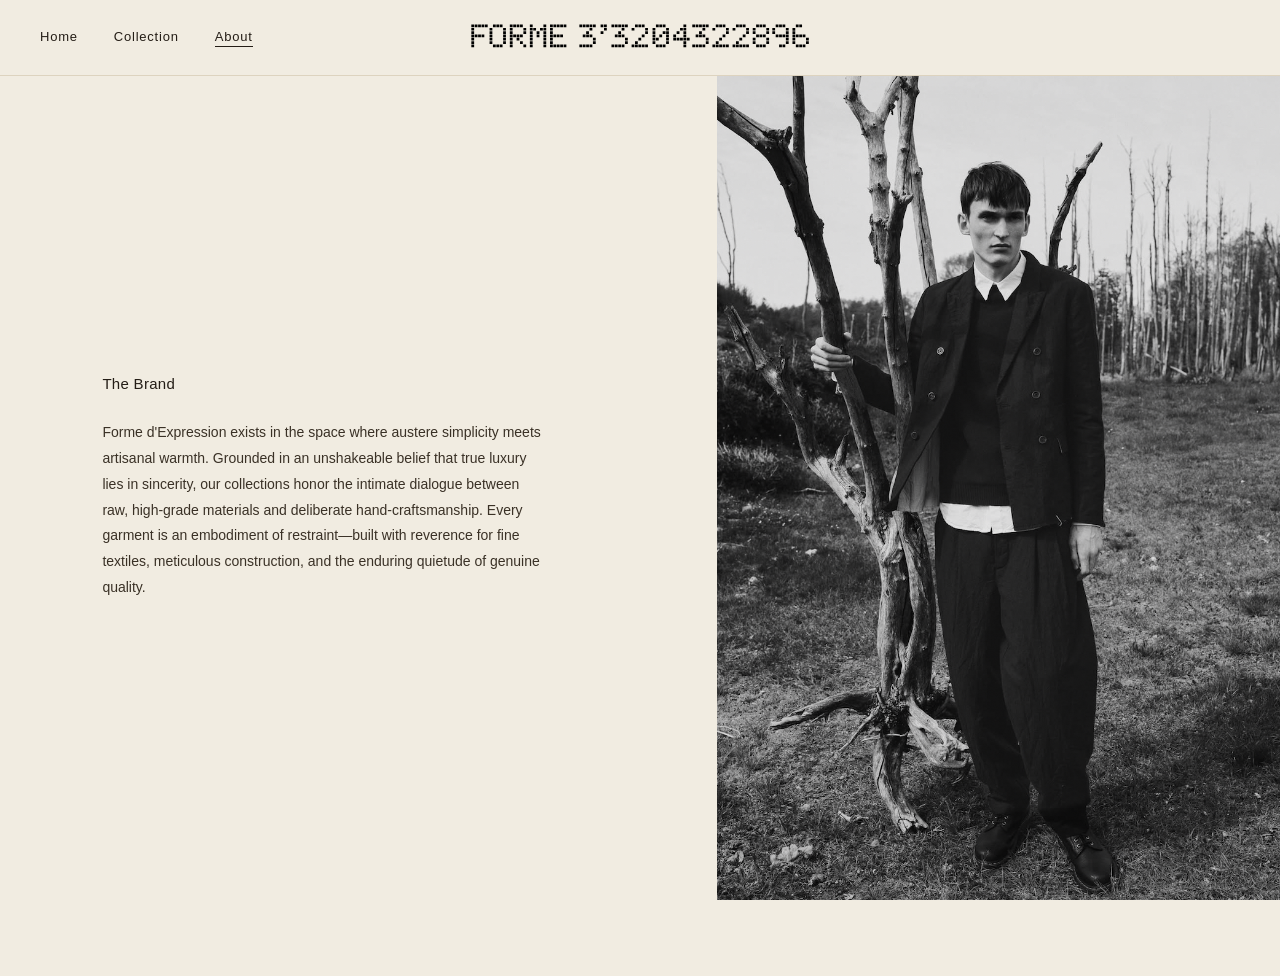
==== about.html @ 7295267d "Initial commit: Forme d'Expression fashion brand site Static HTML/CSS site with home, collection arc" ====
<!DOCTYPE html>
<html lang="en">
<head>
<meta charset="UTF-8">
<meta name="viewport" content="width=device-width, initial-scale=1.0">
<title>Maison — About</title>
<link rel="stylesheet" href="style.css?v=9">
</head>
<body>

<nav class="site-nav">
  <div class="nav-links">
    <a href="index.html">Home</a>
    <a href="collection.html">Collection</a>
    <a href="about.html" class="active">About</a>
  </div>
  <div class="logo"><img src="logo.svg" alt="Logo" class="logo-img"></div>
</nav>

<main class="page about-page">
  <div class="about-text">
    <div class="about-text-inner">
      <h1>The Brand</h1>
      <p>Forme d'Expression exists in the space where austere simplicity
      meets artisanal warmth. Grounded in an unshakeable belief that true
      luxury lies in sincerity, our collections honor the intimate
      dialogue between raw, high-grade materials and deliberate
      hand-craftsmanship. Every garment is an embodiment of
      restraint—built with reverence for fine textiles, meticulous
      construction, and the enduring quietude of genuine quality.</p>
    </div>
  </div>
  <div class="about-photo">
    <img src="images/about.jpg" alt="">
  </div>
</main>

</body>
</html>
---- style.css ----
/* ---------- Base ---------- */
:root {
  --nav-height: 76px;
  --ink: #241d16;
  --paper: #f1ece1;
  --line: #ddd3bf;
  --muted: #948a78;
  --glow: #fdf0cf;
}

* {
  box-sizing: border-box;
}

html, body {
  margin: 0;
  padding: 0;
  height: 100%;
}

body {
  font-family: "Helvetica Neue", Helvetica, Arial, sans-serif;
  font-weight: 300;
  color: var(--ink);
  background: var(--paper);
  -webkit-font-smoothing: antialiased;
}

a {
  color: inherit;
  text-decoration: none;
}

/* ---------- Nav ---------- */
.site-nav {
  position: fixed;
  top: 0;
  left: 0;
  right: 0;
  height: var(--nav-height);
  background: var(--paper);
  display: flex;
  align-items: center;
  justify-content: center;
  z-index: 100;
  border-bottom: 1px solid var(--line);
}

.site-nav .nav-links {
  position: absolute;
  left: 40px;
  display: flex;
  gap: 36px;
}

.site-nav .nav-links a {
  font-size: 13px;
  letter-spacing: 0.06em;
  font-weight: 300;
  color: var(--ink);
  transition: opacity 0.2s ease;
}

.site-nav .nav-links a:hover {
  opacity: 0.55;
}

.site-nav .nav-links a.active {
  border-bottom: 1px solid var(--ink);
  padding-bottom: 2px;
}

.site-nav .logo {
  display: flex;
  align-items: center;
  justify-content: center;
}

.site-nav .logo-img {
  width: clamp(160px, 30vw, 350px);
  height: auto;
  display: block;
}

/* ---------- Home / scroll snap ---------- */
.snap-wrap {
  height: calc(100vh - var(--nav-height));
  margin-top: var(--nav-height);
  overflow-y: scroll;
  scroll-snap-type: y mandatory;
}

.snap-section {
  height: calc(100vh - var(--nav-height));
  scroll-snap-align: start;
  scroll-snap-stop: always;
  display: flex;
  align-items: center;
  justify-content: center;
  position: relative;
  overflow: hidden;
}

/* intro section */
.section-intro {
  background: var(--paper);
  flex-direction: column;
  text-align: center;
  padding: 0 24px;
}

.placeholder-landscape {
  position: absolute;
  inset: 0;
  z-index: 0;
  background:
    radial-gradient(ellipse 55% 26% at 50% 62%, rgba(20,12,8,0.38) 0%, transparent 72%),
    radial-gradient(circle at 50% 18%, #fff4d6 0%, #f3d89f 6%, transparent 30%),
    radial-gradient(ellipse 42% 16% at 22% 66%, rgba(110,62,35,0.55) 0%, transparent 75%),
    radial-gradient(ellipse 48% 18% at 80% 70%, rgba(95,52,28,0.5) 0%, transparent 75%),
    linear-gradient(180deg, #cfd9de 0%, #e8dcc3 22%, #dba96b 38%, #c07f47 52%, #9b5e34 66%, #6f3e23 82%, #442615 100%);
}

.section-intro h1 {
  position: relative;
  z-index: 1;
  font-size: clamp(22px, 3vw, 34px);
  font-weight: 300;
  letter-spacing: 0.04em;
  margin: 0 0 18px;
  max-width: 720px;
  line-height: 1.5;
  color: #fff;
  text-shadow: 0 2px 18px rgba(0, 0, 0, 0.4);
}

.section-intro .scroll-hint {
  position: relative;
  z-index: 1;
  margin-top: 48px;
  font-size: 11px;
  letter-spacing: 0.15em;
  color: rgba(255, 255, 255, 0.8);
  text-shadow: 0 1px 10px rgba(0, 0, 0, 0.35);
}

/* statement section */
.section-statement {
  background: #e8e0cf;
  flex-direction: column;
  text-align: center;
  padding: 0 24px;
}

.section-statement p {
  max-width: 620px;
  font-size: clamp(18px, 2.2vw, 24px);
  line-height: 1.7;
  font-weight: 300;
  color: #4a4030;
}

/* latest season hero */
.section-latest {
  align-items: flex-end;
  justify-content: flex-start;
  padding: 0;
}

.placeholder-photo {
  position: absolute;
  inset: 0;
  background:
    radial-gradient(circle at 32% 58%, var(--glow) 0%, #caa568 5%, #4a3624 20%, transparent 45%),
    linear-gradient(160deg, #362a20 0%, #241a13 55%, #15100b 100%);
}

.placeholder-photo.tone-2 { background: linear-gradient(160deg, #4c3b2c 0%, #2e2118 55%, #1c130d 100%); }
.placeholder-photo.tone-3 { background: linear-gradient(160deg, #3c3934 0%, #232019 55%, #15130f 100%); }
.placeholder-photo.tone-4 { background: linear-gradient(160deg, #372b22 0%, #22180f 55%, #140d09 100%); }
.placeholder-photo.tone-5 { background: linear-gradient(160deg, #46402f 0%, #2b261c 55%, #171410 100%); }
.placeholder-photo.tone-6 { background: linear-gradient(160deg, #302c26 0%, #1d1913 55%, #100d0a 100%); }

.season-caption {
  position: relative;
  z-index: 2;
  color: #fff;
  padding: 0 0 64px 56px;
}

.season-caption .season-label {
  font-size: 26px;
  font-weight: 300;
  letter-spacing: 0.03em;
  margin: 0 0 12px;
}

.season-caption a {
  font-size: 13px;
  letter-spacing: 0.04em;
  border-bottom: 1px solid rgba(255, 255, 255, 0.7);
  padding-bottom: 3px;
}

.season-caption a:hover {
  border-bottom-color: #fff;
}

/* ---------- Static pages ---------- */
.page {
  margin-top: var(--nav-height);
  min-height: calc(100vh - var(--nav-height));
}

/* Collection grid */
.collection-header {
  text-align: center;
  padding: 72px 24px 40px;
}

.collection-header h1 {
  font-weight: 300;
  font-size: 28px;
  letter-spacing: 0.04em;
  margin: 0 0 12px;
}

.collection-header p {
  color: var(--muted);
  font-size: 14px;
  margin: 0;
}

.archive-grid {
  display: grid;
  grid-template-columns: repeat(3, 1fr);
  gap: 2px;
  background: var(--line);
  padding: 2px;
  margin-bottom: 2px;
}

.archive-card {
  position: relative;
  background: var(--paper);
  aspect-ratio: 3 / 4;
  display: flex;
  align-items: flex-end;
  overflow: hidden;
}

.archive-card .placeholder-photo {
  transition: transform 0.5s ease;
}

.archive-card:hover .placeholder-photo {
  transform: scale(1.04);
}

.archive-card .card-caption {
  position: relative;
  z-index: 2;
  color: #fff;
  padding: 22px;
}

.archive-card .card-caption .season-name {
  font-size: 16px;
  letter-spacing: 0.04em;
  font-weight: 300;
  margin: 0 0 4px;
}

.archive-card .card-caption .season-year {
  font-size: 12px;
  letter-spacing: 0.08em;
  opacity: 0.85;
}

@media (max-width: 900px) {
  .archive-grid {
    grid-template-columns: repeat(2, 1fr);
  }
}

@media (max-width: 560px) {
  .archive-grid {
    grid-template-columns: 1fr;
  }
  .season-caption {
    padding-left: 28px;
    padding-bottom: 40px;
  }
  .site-nav .nav-links {
    left: 20px;
    gap: 22px;
  }
}

/* Season placeholder page */
.season-placeholder {
  display: flex;
  align-items: center;
  justify-content: center;
  min-height: calc(100vh - var(--nav-height));
  flex-direction: column;
  text-align: center;
  padding: 24px;
}

.season-placeholder .back-link {
  margin-top: 28px;
  font-size: 13px;
  letter-spacing: 0.05em;
  border-bottom: 1px solid var(--ink);
  padding-bottom: 3px;
}

.season-placeholder h1 {
  font-weight: 300;
  font-size: 26px;
  letter-spacing: 0.04em;
  margin: 0 0 10px;
}

.season-placeholder p {
  color: var(--muted);
  font-size: 14px;
  margin: 0;
}

/* About page */
.about-page {
  display: flex;
  min-height: calc(100vh - var(--nav-height));
}

.about-text {
  flex: 1;
  display: flex;
  align-items: center;
  padding: 0 8vw;
}

.about-text-inner {
  max-width: 440px;
}

.about-text h1 {
  font-weight: 400;
  font-size: 15px;
  letter-spacing: 0.02em;
  margin: 0 0 28px;
  text-align: left;
}

.about-text p {
  font-size: 14px;
  line-height: 1.85;
  color: #3a3126;
  margin: 0;
  text-align: left;
}

.about-photo {
  flex: 1.1;
  position: relative;
  overflow: hidden;
  background: #e6ddc9;
}

.about-photo img {
  width: 100%;
  height: 100%;
  object-fit: cover;
  display: block;
}

@media (max-width: 800px) {
  .about-page {
    flex-direction: column;
  }
  .about-photo {
    min-height: 60vh;
  }
  .about-text {
    padding: 64px 24px;
  }
}
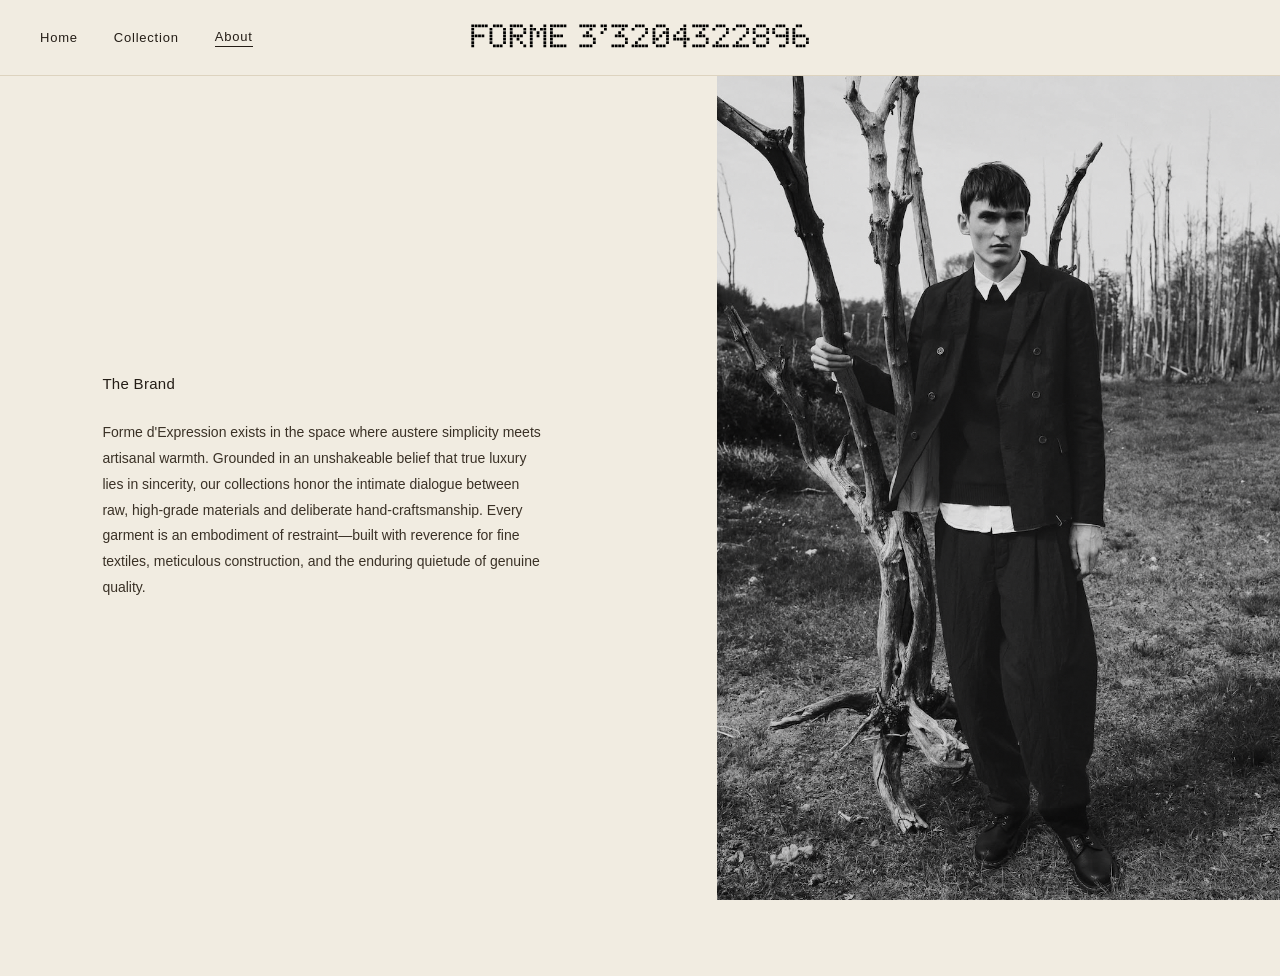
==== commit e20caf53: "Add Collection nav dropdown, looping intro video, and About page updates - Hover dropdown under Coll" ====
--- a/about.html
+++ b/about.html
@@ -4,14 +4,24 @@
 <meta charset="UTF-8">
 <meta name="viewport" content="width=device-width, initial-scale=1.0">
 <title>Maison — About</title>
-<link rel="stylesheet" href="style.css?v=9">
+<link rel="stylesheet" href="style.css?v=11">
 </head>
 <body>
 
 <nav class="site-nav">
   <div class="nav-links">
     <a href="index.html">Home</a>
-    <a href="collection.html">Collection</a>
+    <div class="nav-item">
+      <a href="collection.html">Collection</a>
+      <div class="nav-dropdown">
+            <a href="seasons/season-latest.html" class="latest">SS 26 (Latest Collection)</a>
+        <a href="seasons/season-1.html">FW 2025</a>
+        <a href="seasons/season-2.html">SS 2025</a>
+        <a href="seasons/season-3.html">FW 2024</a>
+        <a href="seasons/season-4.html">SS 2024</a>
+        <a href="seasons/season-5.html">FW 2023</a>
+      </div>
+    </div>
     <a href="about.html" class="active">About</a>
   </div>
   <div class="logo"><img src="logo.svg" alt="Logo" class="logo-img"></div>
--- a/style.css
+++ b/style.css
@@ -50,6 +50,7 @@
   position: absolute;
   left: 40px;
   display: flex;
+  align-items: center;
   gap: 36px;
 }
 
@@ -68,6 +69,54 @@
 .site-nav .nav-links a.active {
   border-bottom: 1px solid var(--ink);
   padding-bottom: 2px;
+}
+
+.nav-item {
+  position: relative;
+  display: flex;
+  align-items: center;
+  height: var(--nav-height);
+}
+
+.nav-dropdown {
+  position: absolute;
+  top: 100%;
+  left: 0;
+  min-width: 220px;
+  background: var(--paper);
+  border: 1px solid var(--line);
+  border-top: none;
+  box-shadow: 0 12px 24px rgba(20, 15, 8, 0.08);
+  padding: 14px 0;
+  display: flex;
+  flex-direction: column;
+  opacity: 0;
+  visibility: hidden;
+  transform: translateY(-6px);
+  transition: opacity 0.2s ease, transform 0.2s ease, visibility 0.2s;
+  z-index: 200;
+}
+
+.nav-item:hover .nav-dropdown {
+  opacity: 1;
+  visibility: visible;
+  transform: translateY(0);
+}
+
+.nav-dropdown a {
+  display: block;
+  padding: 10px 22px;
+  font-size: 12.5px;
+  letter-spacing: 0.05em;
+  color: var(--ink);
+  white-space: nowrap;
+}
+
+.nav-dropdown a.latest {
+  border-bottom: 1px solid var(--line);
+  padding-bottom: 14px;
+  margin-bottom: 6px;
+  color: var(--muted);
 }
 
 .site-nav .logo {
@@ -121,6 +170,22 @@
     linear-gradient(180deg, #cfd9de 0%, #e8dcc3 22%, #dba96b 38%, #c07f47 52%, #9b5e34 66%, #6f3e23 82%, #442615 100%);
 }
 
+.intro-video {
+  position: absolute;
+  inset: 0;
+  z-index: 0;
+  width: 100%;
+  height: 100%;
+  object-fit: cover;
+}
+
+.intro-scrim {
+  position: absolute;
+  inset: 0;
+  z-index: 0;
+  background: linear-gradient(180deg, rgba(0, 0, 0, 0.18) 0%, rgba(0, 0, 0, 0.05) 32%, rgba(0, 0, 0, 0.4) 100%);
+}
+
 .section-intro h1 {
   position: relative;
   z-index: 1;
